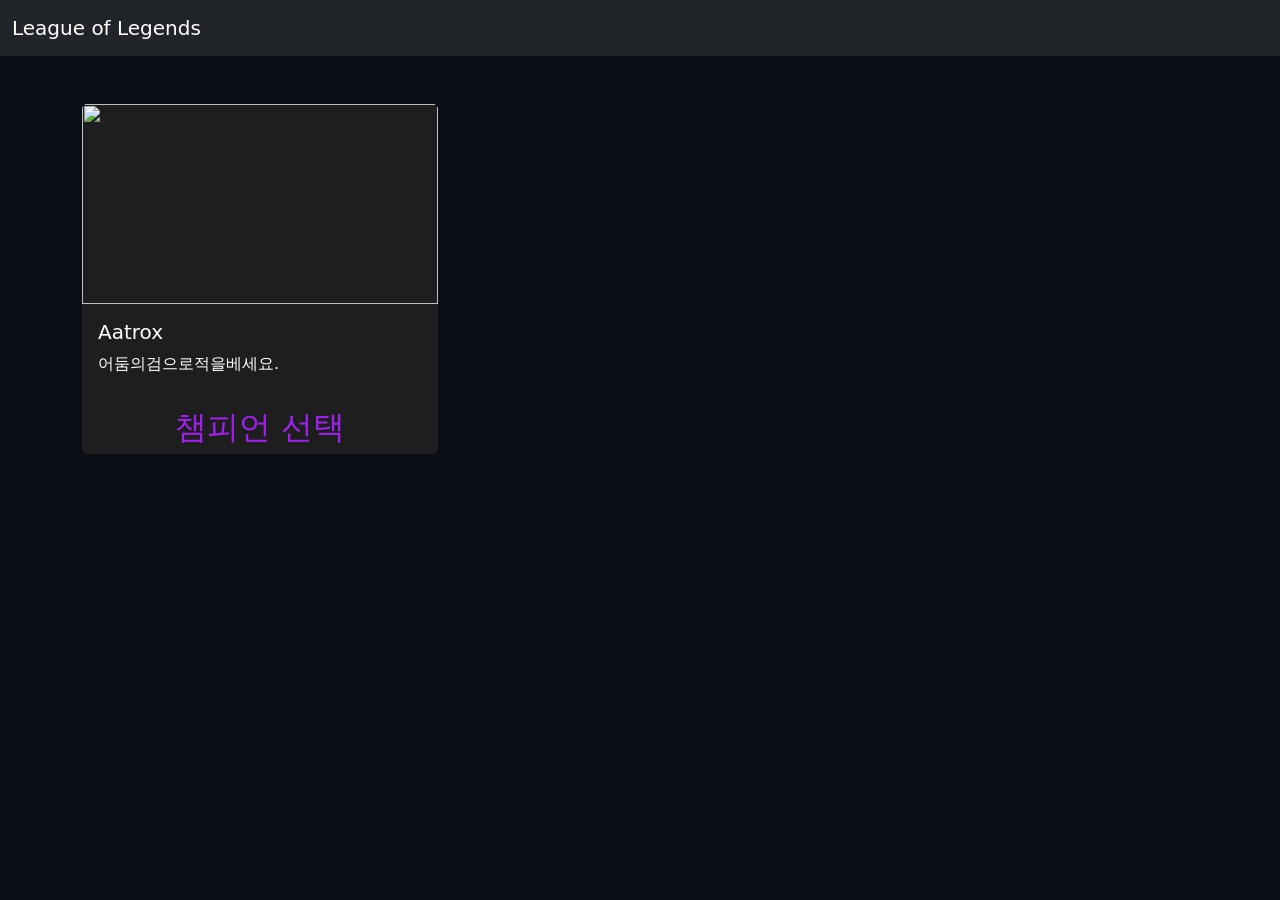
==== src/main/resources/META-INF/resources/index.html @ da6df034 "3주차 ~창" ====
<!DOCTYPE html>
<html lang="ko">
<head>
<link href="https://cdn.jsdelivr.net/npm/bootstrap@5.3.0/dist/css/bootstrap.min.css" rel="stylesheet">
<style>
body { background-color: #0a0e17; color: #fff; }
.accent-purple { color: #a020f0; }
.card { background-color: #1e1e1e; border: none; color: white; }
.btn-primary { background-color: #a020f0; border: none; }
/* 4단계: 애니메이션 및 시각 효과추가*/
.card {
transition: transform 0.3s, box-shadow 0.3s;
}
.card:hover {
transform: scale(1.05); /* 마우스를 올리면 커짐 */
box-shadow: 0 10px 20px rgba(160, 32, 240, 0.5); /* 보라색 광원 효과 */
}
.card-img-top {
height: 200px;
object-fit: cover; /* 이미지가 찌그러지지 않게 채움 */
}

</style>
</head>
<body>
<nav class="navbar navbar-expand-lg navbar-dark bg-dark">
<div class="container-fluid"><a class="navbar-brand" href="#">League of Legends</a></div>
</nav>
<div class="container my-5">
<div class="row">
<div class="col-md-4">
<div class="card">
<img src="https://ddragon.leagueoflegends.com/cdn/15.24.1/img/champion/Aatrox.png" class="card-img-top">
<div class="card-body">
<h5>Aatrox</h5>
<p>어둠의검으로적을베세요.</p>
</div>
<h2 class="text-center accent-purple">챔피언 선택</h2>
</div>
</div>
</div>
</div>
</body>
</html>
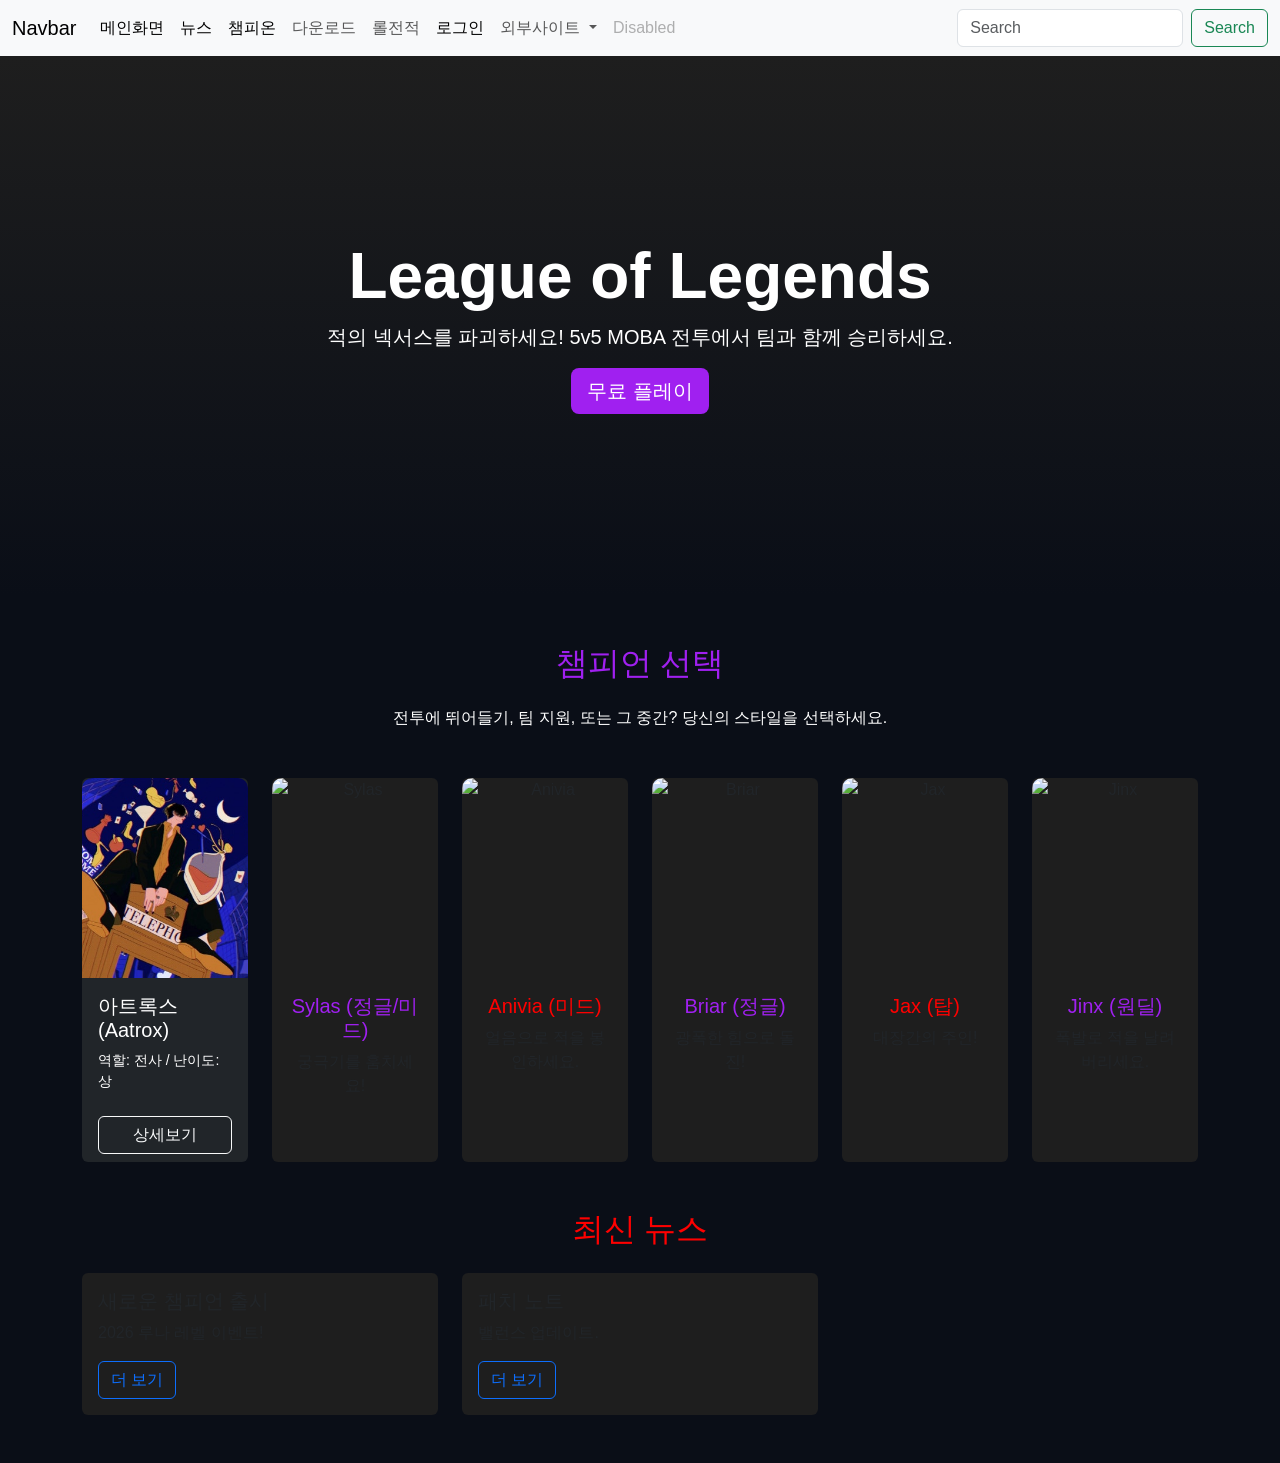
==== commit ac9a850e: "4주차" ====
--- a/src/main/resources/META-INF/resources/index.html
+++ b/src/main/resources/META-INF/resources/index.html
@@ -1,44 +1,267 @@
 <!DOCTYPE html>
 <html lang="ko">
 <head>
-<link href="https://cdn.jsdelivr.net/npm/bootstrap@5.3.0/dist/css/bootstrap.min.css" rel="stylesheet">
-<style>
-body { background-color: #0a0e17; color: #fff; }
-.accent-purple { color: #a020f0; }
-.card { background-color: #1e1e1e; border: none; color: white; }
-.btn-primary { background-color: #a020f0; border: none; }
-/* 4단계: 애니메이션 및 시각 효과추가*/
-.card {
-transition: transform 0.3s, box-shadow 0.3s;
-}
-.card:hover {
-transform: scale(1.05); /* 마우스를 올리면 커짐 */
-box-shadow: 0 10px 20px rgba(160, 32, 240, 0.5); /* 보라색 광원 효과 */
-}
-.card-img-top {
-height: 200px;
-object-fit: cover; /* 이미지가 찌그러지지 않게 채움 */
-}
-
-</style>
+<meta charset="UTF-8">
+<meta name="viewport" content="width=device-width, initial-scale=1.0">
+<title>League of Legends - 메인 페이지</title>
+<!-- Bootstrap 5 CDN -->
+ <link href="https://cdn.jsdelivr.net/npm/bootstrap@5.3.0/dist/css/bootstrap.min.css" rel="stylesheet">
+ <script src="https://cdn.jsdelivr.net/npm/bootstrap@5.3.0/dist/js/bootstrap.bundle.min.js"></script>
+ <!-- 커스텀 스타일 (LOL 테마 + 챔피언 호버 효과) -->
+  <style>
+        body { background-color: #0a0e17; color: #fff; font-family: 'Arial', sans-serif; }
+        .navbar { background-color: #000; }
+        .hero { background: linear-gradient(to bottom, #1e1e1e, #0a0e17); min-height: 60vh; }
+        .accent-purple { color: #a020f0; }
+        .accent-red { color: #ff0000; }
+        .card { background-color: #1e1e1e; border: none; transition: transform 0.3s, box-shadow 0.3s; }
+        .card:hover { transform: scale(1.05); box-shadow: 0 10px 20px rgba(160, 32, 240, 0.5); }
+        .card-img-top { height: 200px; object-fit: cover; border-radius: 10px 10px 0 0; }
+        .btn-primary { background-color: #a020f0; border: none; }
+        .btn-primary:hover { background-color: #800080; }
+    </style>
+    <head>
+    <meta charset="UTF-8">
+    <meta name="viewport" content="width=device-width, initial-scale=1.0">
+    <title>League of Legends - 메인 페이지</title>
+    <!-- Bootstrap 5 CDN -->
+    <link href="https://cdn.jsdelivr.net/npm/bootstrap@5.3.0/dist/css/bootstrap.min.css" rel="stylesheet">
+    <script src="https://cdn.jsdelivr.net/npm/bootstrap@5.3.0/dist/js/bootstrap.bundle.min.js"></script>
+    <!-- 커스텀 스타일 (LOL 테마 + 챔피언 호버 효과) -->
+    <style>
+        body { background-color: #0a0e17; color: #fff; font-family: 'Arial', sans-serif; }
+        .navbar { background-color: #000; }
+        .hero { background: linear-gradient(to bottom, #1e1e1e, #0a0e17); min-height: 60vh; }
+        .accent-purple { color: #a020f0; }
+        .accent-red { color: #ff0000; }
+        .card { background-color: #1e1e1e; border: none; transition: transform 0.3s, box-shadow 0.3s; }
+        .card:hover { transform: scale(1.05); box-shadow: 0 10px 20px rgba(160, 32, 240, 0.5); }
+        .card-img-top { height: 200px; object-fit: cover; border-radius: 10px 10px 0 0; }
+        .btn-primary { background-color: #a020f0; border: none; }
+        .btn-primary:hover { background-color: #800080; }
+    </style>
 </head>
 <body>
-<nav class="navbar navbar-expand-lg navbar-dark bg-dark">
-<div class="container-fluid"><a class="navbar-brand" href="#">League of Legends</a></div>
+
+    <!-- 헤더 (Navbar) -->
+     <nav class="navbar navbar-expand-lg bg-body-tertiary">
+<div class="container-fluid">
+  <a class="navbar-brand" href="#">Navbar</a>
+  <button class="navbar-toggler" type="button" data-bs-toggle="collapse" data-bs-target="#navbarSupportedContent" aria-controls="navbarSupportedContent" aria-expanded="false" aria-label="Toggle navigation">
+    <span class="navbar-toggler-icon"></span>
+  </button>
+  <div class="collapse navbar-collapse" id="navbarSupportedContent">
+    <ul class="navbar-nav me-auto mb-2 mb-lg-0">
+      <li class="nav-item">
+        <a class="nav-link active" aria-current="page" href="#">메인화면</a>
+      </li>
+      <li class="nav-item">
+        <a class="nav-link active" aria-current="page" href="#">뉴스</a>
+      </li>
+      <li class="nav-item">
+        <a class="nav-link active" aria-current="page" href="#">챔피온</a>
+      </li>
+      <li class="nav-item">
+        <a class="nav-link" href="main_page_sub/download.html">다운로드</a>
+      </li>
+       <li class="nav-item">
+        <a class="nav-link" href="https://lol.ps/" target="_blank">롤전적</a>
+      </li>
+      <li class="nav-item">
+        <a class="nav-link active" aria-current="page" href="#">로그인</a>
+      </li>
+      <li class="nav-item dropdown">
+        <a class="nav-link dropdown-toggle" href="#" role="button" data-bs-toggle="dropdown" aria-expanded="false">
+          외부사이트
+        </a>
+        <ul class="dropdown-menu">
+          <li><a class="dropdown-item" href="#">어쩔</a></li>
+          <li><a class="dropdown-item" href="#">티비</a></li>
+          <li><hr class="dropdown-divider"></li>
+          <li><a class="dropdown-item" href="#">집 보내줘</a></li>
+        </ul>
+      </li>
+      <li class="nav-item">
+        <a class="nav-link disabled" aria-disabled="true">Disabled</a>
+      </li>
+    </ul>
+    <form class="d-flex" role="search">
+      <input class="form-control me-2" type="search" placeholder="Search" aria-label="Search" />
+      <button class="btn btn-outline-success" type="submit">Search</button>
+    </form>
+  </div>
+</div>
 </nav>
-<div class="container my-5">
-<div class="row">
-<div class="col-md-4">
-<div class="card">
-<img src="https://ddragon.leagueoflegends.com/cdn/15.24.1/img/champion/Aatrox.png" class="card-img-top">
+     <!--
+    <nav class="navbar navbar-expand-lg navbar-dark">
+        <div class="container-fluid">
+            <a class="navbar-brand" href="http://localhost:8080/">League of Legends</a>
+            <button class="navbar-toggler" type="button" data-bs-toggle="collapse" data-bs-target="#navbarNav" aria-controls="navbarNav" aria-expanded="false" aria-label="Toggle navigation">
+                <span class="navbar-toggler-icon"></span>
+            </button>
+            <div class="collapse navbar-collapse" id="navbarNav">
+                <ul class="navbar-nav ms-auto">
+                    <li class="nav-item"><a class="nav-link" href="#">뉴스</a></li>
+                    <li class="nav-item"><a class="nav-link" href="#">챔피언</a></li>
+                    <li class="nav-item"><a class="nav-link" href="#">다운로드</a></li>
+                    <li class="nav-item"><a class="nav-link" href="#">로그인</a></li>
+                    <li class="nav-item"><a class="nav-link" href="https://lol.ps/" target="_blank">어쩔티비</a></li>
+                    <li class="nav-item"><a class="nav-link" href="https://www.leagueoflegends.com/ko-kr/">
+                    
+                </ul>
+            </div>
+        </div>
+    </nav>
+-->
+    <!-- 히어로 배너 (Hero Banner) -->
+    <section class="hero d-flex align-items-center justify-content-center text-center py-5">
+        <div class="container">
+            <h1 class="display-3 fw-bold">League of Legends</h1>
+            <p class="lead">적의 넥서스를 파괴하세요! 5v5 MOBA 전투에서 팀과 함께 승리하세요.</p>
+            <a href="#" class="btn btn-primary btn-lg">무료 플레이</a>
+        </div>
+    </section>
+
+<!-- 챔피언 선택 섹션 (작은 썸네일 PNG로 업데이트!) -->
+    <section class="container my-5">
+        <h2 class="text-center mb-4 accent-purple">챔피언 선택</h2>
+        <p class="text-center mb-5">전투에 뛰어들기, 팀 지원, 또는 그 중간? 당신의 스타일을 선택하세요.</p>
+        <div class="row g-4">
+            <!-- Aatrox -->
+             <div class="col">
+<div class="card bg-dark text-white border-secondary h-100">
+<img src="images/natori.jpeg" class="card-img-top" alt="아트록스">
 <div class="card-body">
-<h5>Aatrox</h5>
-<p>어둠의검으로적을베세요.</p>
-</div>
-<h2 class="text-center accent-purple">챔피언 선택</h2>
-</div>
-</div>
-</div>
-</div>
+<h5 class="card-title">아트록스 (Aatrox)</h5>
+<p class="card-text small">역할: 전사 / 난이도: 상</p>
+</div>
+<div class="card-footer bg-transparent border-0">
+<button class="btn btn-outline-light w-100"
+data-bs-toggle="modal"
+data-bs-target="#modalAatrox"
+data-champ="Aatrox">
+상세보기
+</button>
+</div>
+</div>
+</div>
+
+<!--모달(iframe으로Aatrox.html 불러오기) -->
+<div class="modal fade" id="modalAatrox" tabindex="-1" aria-labelledby="modalAatroxLabel" aria-hidden="true">
+<div class="modal-dialog modal-xl modal-dialog-centered modal-dialog-scrollable">
+<div class="modal-content bg-dark text-white border-secondary">
+<!--헤더-->
+<div class="modal-header border-secondary">
+<h5 class="modal-title" id="modalAatroxLabel">아트록스(Aatrox) 상세정보</h5>
+<button type="button" class="btn-close btn-close-white" data-bs-dismiss="modal" aria-label="Close"></button>
+</div>
+
+<!--바디: iframe으로내용채움-->
+<div class="modal-body p-0" style="height: 65vh; background: #0a0e17;">
+<iframe
+src="“modals/Aatrox.html"
+frameborder="0"
+style="width: 100%; height: 100%; border: none;"
+allowfullscreen>
+</iframe>
+</div>
+<!--푸터-->
+<div class="modal-footer border-secondary">
+<button type="button" class="btn btn-outline-light" data-bs-dismiss="modal">닫기</button>
+</div>
+</div>
+</div>
+</div>
+
+             <!--
+            <div class="col-md-6 col-lg-4 col-xl-2">
+                <div class="card text-center h-100">
+                    <img src="images/natori.jpeg" class="card-img-top" alt="Aatrox" loading="lazy">
+                    <div class="card-body">
+                        <h5 class="card-title accent-red">natori</h5>
+                        <p class="card-text">어둠의 검으로 적을 베세요.</p>
+                    </div>
+                </div>
+            </div>
+            -->
+            <!-- Sylas -->
+            <div class="col-md-6 col-lg-4 col-xl-2">
+                <div class="card text-center h-100">
+                    <img src="https://ddragon.leagueoflegends.com/cdn/15.24.1/img/champion/Sylas.png" class="card-img-top" alt="Sylas" loading="lazy">
+                    <div class="card-body">
+                        <h5 class="card-title accent-purple">Sylas (정글/미드)</h5>
+                        <p class="card-text">궁극기를 훔치세요!</p>
+                    </div>
+                </div>
+            </div>
+            <!-- Anivia -->
+            <div class="col-md-6 col-lg-4 col-xl-2">
+                <div class="card text-center h-100">
+                    <img src="https://ddragon.leagueoflegends.com/cdn/15.24.1/img/champion/Anivia.png" class="card-img-top" alt="Anivia" loading="lazy">
+                    <div class="card-body">
+                        <h5 class="card-title accent-red">Anivia (미드)</h5>
+                        <p class="card-text">얼음으로 적을 봉인하세요.</p>
+                    </div>
+                </div>
+            </div>
+            <!-- Briar -->
+            <div class="col-md-6 col-lg-4 col-xl-2">
+                <div class="card text-center h-100">
+                    <img src="https://ddragon.leagueoflegends.com/cdn/15.24.1/img/champion/Briar.png" class="card-img-top" alt="Briar" loading="lazy">
+                    <div class="card-body">
+                        <h5 class="card-title accent-purple">Briar (정글)</h5>
+                        <p class="card-text">광폭한 힘으로 돌진!</p>
+                    </div>
+                </div>
+            </div>
+            <!-- Jax -->
+            <div class="col-md-6 col-lg-4 col-xl-2">
+                <div class="card text-center h-100">
+                    <img src="https://ddragon.leagueoflegends.com/cdn/15.24.1/img/champion/Jax.png" class="card-img-top" alt="Jax" loading="lazy">
+                    <div class="card-body">
+                        <h5 class="card-title accent-red">Jax (탑)</h5>
+                        <p class="card-text">대장간의 주인!</p>
+                    </div>
+                </div>
+            </div>
+            <!-- Jinx -->
+            <div class="col-md-6 col-lg-4 col-xl-2">
+                <div class="card text-center h-100">
+                    <img src="https://ddragon.leagueoflegends.com/cdn/15.24.1/img/champion/Jinx.png" class="card-img-top" alt="Jinx" loading="lazy">
+                    <div class="card-body">
+                        <h5 class="card-title accent-purple">Jinx (원딜)</h5>
+                        <p class="card-text">폭발로 적을 날려버리세요.</p>
+                    </div>
+                </div>
+            </div>
+        </div>
+    </section>
+
+    <!-- 뉴스 섹션 (기존 유지) -->
+    <section class="container my-5">
+        <h2 class="text-center mb-4 accent-red">최신 뉴스</h2>
+        <div class="row g-4">
+            <div class="col-md-6 col-lg-4">
+                <div class="card">
+                    <div class="card-body">
+                        <h5 class="card-title">새로운 챔피언 출시</h5>
+                        <p class="card-text">2026 루나 레벨 이벤트!</p>
+                        <a href="#" class="btn btn-outline-primary">더 보기</a>
+                    </div>
+                </div>
+            </div>
+            <div class="col-md-6 col-lg-4">
+                <div class="card">
+                    <div class="card-body">
+                        <h5 class="card-title">패치 노트</h5>
+                        <p class="card-text">밸런스 업데이트.</p>
+                        <a href="#" class="btn btn-outline-primary">더 보기</a>
+                    </div>
+                </div>
+            </div>
+        </div>
+    </section>
+    
+
 </body>
 </html>
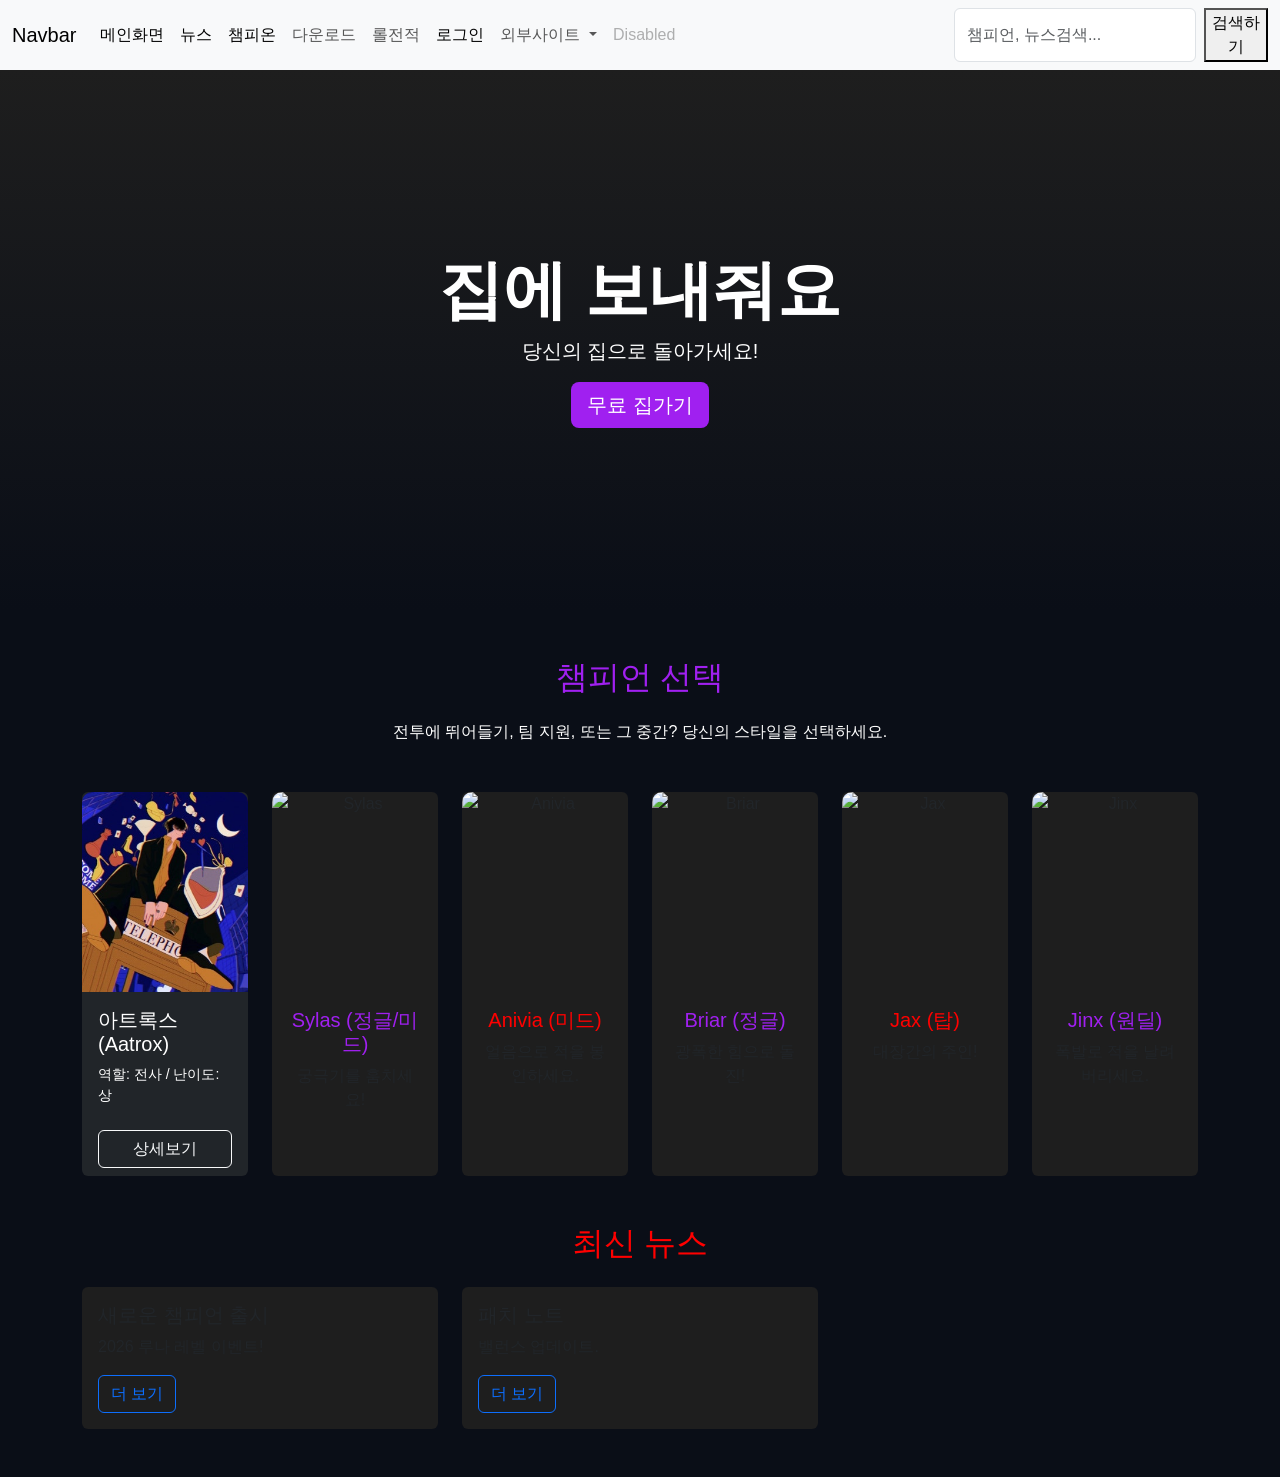
==== commit ff715ff9: "6weeks" ====
--- a/src/main/resources/META-INF/resources/index.html
+++ b/src/main/resources/META-INF/resources/index.html
@@ -23,10 +23,18 @@
     <head>
     <meta charset="UTF-8">
     <meta name="viewport" content="width=device-width, initial-scale=1.0">
-    <title>League of Legends - 메인 페이지</title>
+    <title>집에 보내줘요 - 집가기</title>
     <!-- Bootstrap 5 CDN -->
     <link href="https://cdn.jsdelivr.net/npm/bootstrap@5.3.0/dist/css/bootstrap.min.css" rel="stylesheet">
-    <script src="https://cdn.jsdelivr.net/npm/bootstrap@5.3.0/dist/js/bootstrap.bundle.min.js"></script>
+    <script src="js/bootstrap.bundle.min.js"></script>
+    <script src="js/test.js"></script>
+
+    <script>      
+      window.onload = function() {
+        alert("메인 페이지 로딩 완료"); 
+    }
+
+</script>   
     <!-- 커스텀 스타일 (LOL 테마 + 챔피언 호버 효과) -->
     <style>
         body { background-color: #0a0e17; color: #fff; font-family: 'Arial', sans-serif; }
@@ -85,10 +93,10 @@
         <a class="nav-link disabled" aria-disabled="true">Disabled</a>
       </li>
     </ul>
-    <form class="d-flex" role="search">
-      <input class="form-control me-2" type="search" placeholder="Search" aria-label="Search" />
-      <button class="btn btn-outline-success" type="submit">Search</button>
-    </form>
+    <form class="d-flex" id="searchForm">
+    <input class="form-control me-2" type="search" placeholder="챔피언, 뉴스검색..."aria-label="Search" id="searchInput">
+    <button class="btnbtn-outline-success" type="submit">검색하기</button>
+</form> 
   </div>
 </div>
 </nav>
@@ -116,9 +124,9 @@
     <!-- 히어로 배너 (Hero Banner) -->
     <section class="hero d-flex align-items-center justify-content-center text-center py-5">
         <div class="container">
-            <h1 class="display-3 fw-bold">League of Legends</h1>
-            <p class="lead">적의 넥서스를 파괴하세요! 5v5 MOBA 전투에서 팀과 함께 승리하세요.</p>
-            <a href="#" class="btn btn-primary btn-lg">무료 플레이</a>
+            <h1 class="display-3 fw-bold">집에 보내줘요</h1>
+            <p class="lead">당신의 집으로 돌아가세요!</p>
+            <a href="#" class="btn btn-primary btn-lg" onclick="alert('그런건 없답니다! >_O')">무료 집가기</a>
         </div>
     </section>
 
@@ -261,7 +269,7 @@
             </div>
         </div>
     </section>
-    
+    <script src="js/search.js"></script>
 
 </body>
 </html>
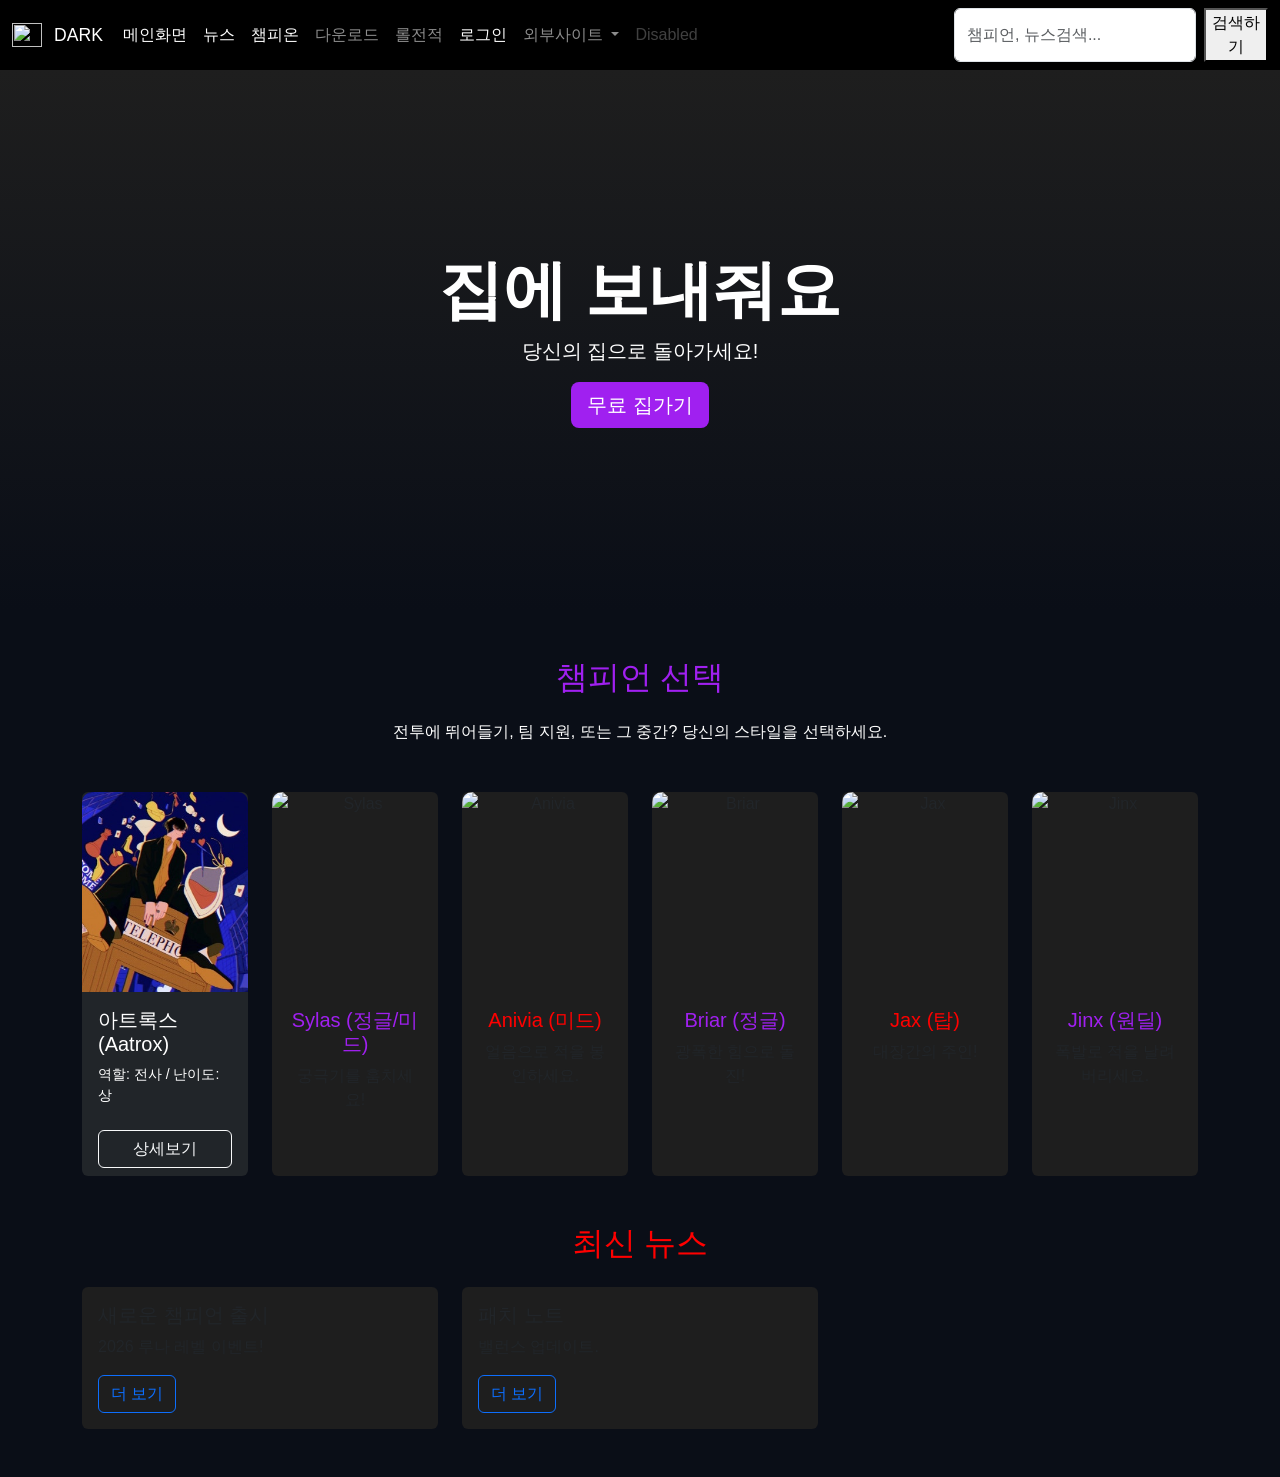
==== commit 9429e898: "9주차 수업 내용 업로드" ====
--- a/src/main/resources/META-INF/resources/index.html
+++ b/src/main/resources/META-INF/resources/index.html
@@ -1,25 +1,6 @@
 <!DOCTYPE html>
 <html lang="ko">
-<head>
-<meta charset="UTF-8">
-<meta name="viewport" content="width=device-width, initial-scale=1.0">
-<title>League of Legends - 메인 페이지</title>
-<!-- Bootstrap 5 CDN -->
- <link href="https://cdn.jsdelivr.net/npm/bootstrap@5.3.0/dist/css/bootstrap.min.css" rel="stylesheet">
- <script src="https://cdn.jsdelivr.net/npm/bootstrap@5.3.0/dist/js/bootstrap.bundle.min.js"></script>
- <!-- 커스텀 스타일 (LOL 테마 + 챔피언 호버 효과) -->
-  <style>
-        body { background-color: #0a0e17; color: #fff; font-family: 'Arial', sans-serif; }
-        .navbar { background-color: #000; }
-        .hero { background: linear-gradient(to bottom, #1e1e1e, #0a0e17); min-height: 60vh; }
-        .accent-purple { color: #a020f0; }
-        .accent-red { color: #ff0000; }
-        .card { background-color: #1e1e1e; border: none; transition: transform 0.3s, box-shadow 0.3s; }
-        .card:hover { transform: scale(1.05); box-shadow: 0 10px 20px rgba(160, 32, 240, 0.5); }
-        .card-img-top { height: 200px; object-fit: cover; border-radius: 10px 10px 0 0; }
-        .btn-primary { background-color: #a020f0; border: none; }
-        .btn-primary:hover { background-color: #800080; }
-    </style>
+
     <head>
     <meta charset="UTF-8">
     <meta name="viewport" content="width=device-width, initial-scale=1.0">
@@ -28,7 +9,10 @@
     <link href="https://cdn.jsdelivr.net/npm/bootstrap@5.3.0/dist/css/bootstrap.min.css" rel="stylesheet">
     <script src="js/bootstrap.bundle.min.js"></script>
     <script src="js/test.js"></script>
-
+        <script src="js/test2.js"></script>
+        <script src="js/toggle.js"></script>
+    <link rel="stylesheet" href="css/main.css">
+    
     <script>      
       window.onload = function() {
         alert("메인 페이지 로딩 완료"); 
@@ -36,28 +20,20 @@
 
 </script>   
     <!-- 커스텀 스타일 (LOL 테마 + 챔피언 호버 효과) -->
-    <style>
-        body { background-color: #0a0e17; color: #fff; font-family: 'Arial', sans-serif; }
-        .navbar { background-color: #000; }
-        .hero { background: linear-gradient(to bottom, #1e1e1e, #0a0e17); min-height: 60vh; }
-        .accent-purple { color: #a020f0; }
-        .accent-red { color: #ff0000; }
-        .card { background-color: #1e1e1e; border: none; transition: transform 0.3s, box-shadow 0.3s; }
-        .card:hover { transform: scale(1.05); box-shadow: 0 10px 20px rgba(160, 32, 240, 0.5); }
-        .card-img-top { height: 200px; object-fit: cover; border-radius: 10px 10px 0 0; }
-        .btn-primary { background-color: #a020f0; border: none; }
-        .btn-primary:hover { background-color: #800080; }
-    </style>
+    
 </head>
 <body>
 
     <!-- 헤더 (Navbar) -->
-     <nav class="navbar navbar-expand-lg bg-body-tertiary">
-<div class="container-fluid">
-  <a class="navbar-brand" href="#">Navbar</a>
-  <button class="navbar-toggler" type="button" data-bs-toggle="collapse" data-bs-target="#navbarSupportedContent" aria-controls="navbarSupportedContent" aria-expanded="false" aria-label="Toggle navigation">
-    <span class="navbar-toggler-icon"></span>
-  </button>
+     <nav class="navbar navbar-expand-lg navbar-dark">
+        <div class="container-fluid">
+        <img src="/images/LOL.webp" alt="" width="30" height="24">
+        <!-- [변경] "Navbar" 텍스트 → 다크/라이트 토글 버튼-->
+     <button class="btn border-0" id="themeToggleBtn" onclick="toggleTheme()">
+     DARK
+     </button>
+
+ 
   <div class="collapse navbar-collapse" id="navbarSupportedContent">
     <ul class="navbar-nav me-auto mb-2 mb-lg-0">
       <li class="nav-item">
@@ -93,12 +69,12 @@
         <a class="nav-link disabled" aria-disabled="true">Disabled</a>
       </li>
     </ul>
-    <form class="d-flex" id="searchForm">
-    <input class="form-control me-2" type="search" placeholder="챔피언, 뉴스검색..."aria-label="Search" id="searchInput">
-    <button class="btnbtn-outline-success" type="submit">검색하기</button>
-</form> 
-  </div>
-</div>
+        <form class="d-flex" id="searchForm">
+        <input class="form-control me-2" type="search" placeholder="챔피언, 뉴스검색..."aria-label="Search" id="searchInput">
+        <button class="btnbtn-outline-success" type="submit">검색하기</button>
+        </form> 
+    </div>
+ </div>
 </nav>
      <!--
     <nav class="navbar navbar-expand-lg navbar-dark">
@@ -269,7 +245,46 @@
             </div>
         </div>
     </section>
-    <script src="js/search.js"></script>
-
+    
+
+            <!--===== 검색결과섹션(기본숨김) ===== -->
+        <section id="searchResults">
+        <!--키워드헤더-->
+        <div class="search-keyword-header">
+        <h1 id="searchKeywordDisplay"></h1>
+        </div>
+        <!--본문: 사이드바+ 콘텐츠-->
+        <div class="search-body">
+        <div class="container-fluid px-0">
+        <div class="row g-0">
+        <!--왼쪽카테고리사이드바-->
+        <div class="col-md-3 col-lg-2 search-sidebar bg-white py-4">
+        <div class="px-3 mb-3" style="font-size:0.8rem; color:#999; text-transform:uppercase; letter-spacing:0.1em;">카테고리</div>
+        <div class="search-category-item active" onclick="switchCategory('champion', this)">
+        챔피언<span class="count" id="champCount">(0)</span>
+        </div>  
+        <div class="search-category-item" onclick="switchCategory('news', this)">
+        뉴스<span class="count" id="newsCount">(0)</span>
+        </div>
+        </div>
+        <!--오른쪽콘텐츠-->
+        <div class="col-md-9 col-lg-10 search-content-area">
+        <!--챔피언결과-->
+        <div id="resultChampion">
+        <h5 class="mb-4" style="color:#333;">챔피언</h5>
+        <div id="championResultList"></div>
+        </div>
+        <!--뉴스결과-->
+        <div id="resultNews" style="display:none;">
+        <h5 class="mb-4" style="color:#333;">뉴스</h5>
+        <div id="newsResultList"></div>
+        </div>
+        </div>
+        </div>
+        </div>
+        </div>
+   </section>
+
+<script src="js/search.js"></script>
 </body>
 </html>
--- a/src/main/resources/META-INF/resources/css/main.css
+++ b/src/main/resources/META-INF/resources/css/main.css
@@ -0,0 +1,84 @@
+/* ── 기본 레이아웃 ──────────────────────────────────────────── */
+body { background-color: #0a0e17; color: #fff; font-family: 'Arial', sans-serif; }
+.navbar { background-color: #000; }
+.hero { background: linear-gradient(to bottom, #1e1e1e, #0a0e17); min-height: 60vh; }
+
+/* ── 강조 색상 ──────────────────────────────────────────────── */
+.accent-purple { color: #a020f0; }
+.accent-red { color: #ff0000; }
+
+/* ── 카드 ────────────────────────────────────────────────────── */
+.card { background-color: #1e1e1e; border: none; transition: transform 0.3s, box-shadow 0.3s; }
+.card:hover { transform: scale(1.05); box-shadow: 0 10px 20px rgba(160, 32, 240, 0.5); }
+.card-img-top { height: 200px; object-fit: cover; border-radius: 10px 10px 0 0; }
+
+/* ── 버튼 ────────────────────────────────────────────────────── */
+.btn-primary { background-color: #a020f0; border: none; }
+.btn-primary:hover { background-color: #800080; }
+
+/* ── 검색 결과 페이지 ────────────────────────────────────────── */
+#searchResults { display: none; }
+
+.search-keyword-header {
+    background: #0a0a0a;
+    background-image: radial-gradient(ellipse at center, #1a1a1a 0%, #000 70%);
+    min-height: 180px;
+    display: flex;
+    align-items: center;
+    justify-content: center;
+    border-bottom: 2px solid #c8a96e;
+}
+.search-keyword-header h1 {
+    font-size: 2.8rem;
+    font-weight: 700;
+    color: #fff;
+    letter-spacing: 0.05em;
+}
+
+.search-body { background-color: #f0ede8; min-height: 500px; }
+.search-sidebar { border-right: 1px solid #ddd; }
+
+.search-category-item {
+    padding: 14px 20px;
+    cursor: pointer;
+    color: #333;
+    font-size: 0.95rem;
+    border-left: 3px solid transparent;
+    transition: all 0.2s;
+}
+.search-category-item:hover { background: #e0dcd5; }
+.search-category-item.active {
+    border-left: 3px solid #c8253a;
+    font-weight: 700;
+    color: #c8253a;
+    background: #e8e4df;
+}
+.search-category-item .count { color: #999; font-size: 0.85rem; margin-left: 6px; }
+
+.search-content-area { padding: 30px; }
+
+.search-result-card {
+    background: #fff;
+    border: none;
+    border-radius: 6px;
+    margin-bottom: 16px;
+    transition: box-shadow 0.2s;
+}
+.search-result-card:hover { box-shadow: 0 4px 15px rgba(0,0,0,0.15); }
+.search-result-card img { width: 110px; height: 80px; object-fit: cover; border-radius: 6px 0 0 6px; }
+
+.no-result { text-align: center; padding: 80px 20px; color: #666; }
+.no-result h4 { color: #333; }
+
+/* ── [추가] 테마 토글 버튼 (폰트 크기, 색상 등 ) ──────────────── */
+#themeToggleBtn { font-size: 1.1rem; color: #fff; }
+body.light-mode #themeToggleBtn { color: #212529; }
+/* ── [추가] 라이트 모드 (다양한 색상 정보 ─────────────────────── */
+body.light-mode { background-color: #f8f9fa; color: #212529; }
+body.light-mode .navbar { background-color: #e9ecef !important; }
+body.light-mode .navbar .navbar-brand,
+body.light-mode .navbar .nav-link { color: #212529 !important; }
+body.light-mode .hero { background: linear-gradient(to bottom, #dce3ea, #f8f9fa); }
+body.light-mode .card { background-color: #ffffff; color: #212529; border: 1px solid #dee2e6; }
+body.light-mode .card-title { color: #212529; }
+body.light-mode .card-text { color: #555; }
